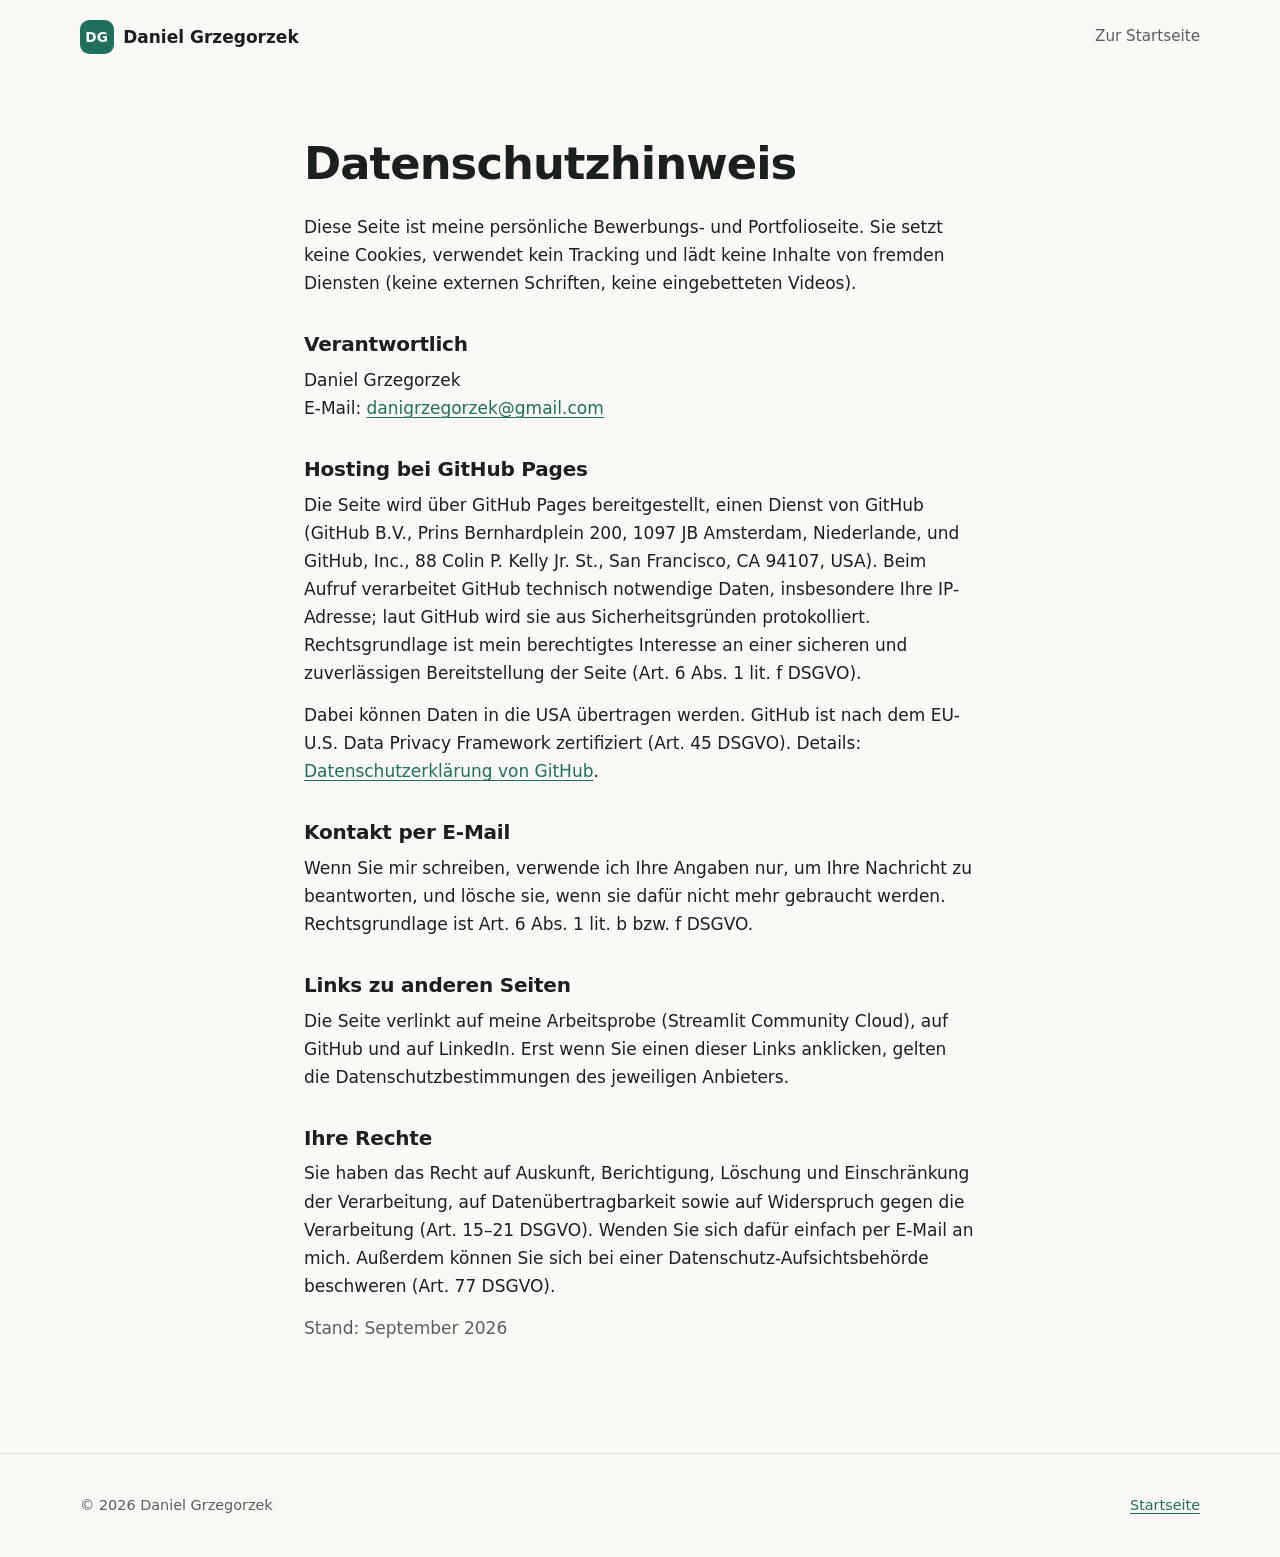
==== datenschutz.html @ 041ffeff "Add portfolio site: hero, recruiter focus switch, case study, AI workflow, about, contact Static HTM" ====
<!doctype html>
<html lang="de">
<head>
  <meta charset="utf-8">
  <meta name="viewport" content="width=device-width, initial-scale=1">
  <title>Datenschutz – Daniel Grzegorzek</title>
  <meta name="color-scheme" content="light dark">
  <link rel="icon" href="assets/favicon.svg" type="image/svg+xml">
  <link rel="stylesheet" href="assets/style.css">
</head>
<body>
  <header class="site-header">
    <div class="container">
      <a class="brand" href="./"><span class="brand-mark" aria-hidden="true">DG</span> Daniel Grzegorzek</a>
      <nav class="site-nav" aria-label="Seitenbereiche"><a href="./">Zur Startseite</a></nav>
    </div>
  </header>

  <main class="legal">
    <div class="container">
      <h1>Datenschutzhinweis</h1>
      <p>Diese Seite ist meine persönliche Bewerbungs- und Portfolioseite. Sie setzt keine Cookies, verwendet kein
        Tracking und lädt keine Inhalte von fremden Diensten (keine externen Schriften, keine eingebetteten Videos).</p>

      <h2>Verantwortlich</h2>
      <p>Daniel Grzegorzek<br>
        E-Mail: <a href="mailto:danigrzegorzek@gmail.com">danigrzegorzek@gmail.com</a></p>

      <h2>Hosting bei GitHub Pages</h2>
      <p>Die Seite wird über GitHub Pages bereitgestellt, einen Dienst von GitHub (GitHub B.V., Prins Bernhardplein 200,
        1097 JB Amsterdam, Niederlande, und GitHub, Inc., 88 Colin P. Kelly Jr. St., San Francisco, CA 94107, USA). Beim Aufruf verarbeitet GitHub technisch notwendige Daten, insbesondere Ihre IP-Adresse; laut
        GitHub wird sie aus Sicherheitsgründen protokolliert. Rechtsgrundlage ist mein berechtigtes Interesse an einer
        sicheren und zuverlässigen Bereitstellung der Seite (Art. 6 Abs. 1 lit. f DSGVO).</p>
      <p>Dabei können Daten in die USA übertragen werden. GitHub ist nach dem EU-U.S. Data Privacy Framework
        zertifiziert (Art. 45 DSGVO). Details:
        <a href="https://docs.github.com/de/site-policy/privacy-policies/github-general-privacy-statement" target="_blank" rel="noopener">Datenschutzerklärung von GitHub</a>.</p>

      <h2>Kontakt per E-Mail</h2>
      <p>Wenn Sie mir schreiben, verwende ich Ihre Angaben nur, um Ihre Nachricht zu beantworten, und lösche sie, wenn
        sie dafür nicht mehr gebraucht werden. Rechtsgrundlage ist Art. 6 Abs. 1 lit. b bzw. f DSGVO.</p>

      <h2>Links zu anderen Seiten</h2>
      <p>Die Seite verlinkt auf meine Arbeitsprobe (Streamlit Community Cloud), auf GitHub und auf LinkedIn. Erst wenn
        Sie einen dieser Links anklicken, gelten die Datenschutzbestimmungen des jeweiligen Anbieters.</p>

      <h2>Ihre Rechte</h2>
      <p>Sie haben das Recht auf Auskunft, Berichtigung, Löschung und Einschränkung der Verarbeitung, auf
        Datenübertragbarkeit sowie auf Widerspruch gegen die Verarbeitung (Art. 15–21 DSGVO). Wenden Sie sich dafür
        einfach per E-Mail an mich. Außerdem können Sie sich bei einer Datenschutz-Aufsichtsbehörde beschweren
        (Art. 77 DSGVO).</p>

      <p class="muted">Stand: September 2026</p>
    </div>
  </main>

  <footer class="site-footer">
    <div class="container">
      <p>© 2026 Daniel Grzegorzek</p>
      <nav aria-label="Rechtliches"><a href="./">Startseite</a></nav>
    </div>
  </footer>
</body>
</html>
---- assets/style.css ----
/* Portfolio Daniel Grzegorzek – ruhig, viel Weißraum, hell und dunkel, ohne externe Dienste.
   Farben als Variablen: Der Dunkelmodus folgt der Einstellung des Geräts. */

:root {
  --bg: #faf9f6;
  --surface: #ffffff;
  --text: #1b1f1d;
  --muted: #58605b;
  --line: #e3e1db;
  --accent: #1f6f5c;
  --accent-strong: #185a4a;
  --accent-soft: #e7f1ed;
  --on-accent: #ffffff;
  --shadow: 0 1px 2px rgba(20, 30, 25, 0.06), 0 8px 24px rgba(20, 30, 25, 0.06);
  --radius: 1rem;
  --wide: 70rem;
  --narrow: 42rem;
  color-scheme: light;
}

@media (prefers-color-scheme: dark) {
  :root {
    --bg: #111413;
    --surface: #181c1a;
    --text: #e8ebe9;
    --muted: #a4ada8;
    --line: #29302c;
    --accent: #6fc9ad;
    --accent-strong: #8ad6be;
    --accent-soft: #1b2b25;
    --on-accent: #0d1a15;
    --shadow: none;
    color-scheme: dark;
  }
}

*, *::before, *::after { box-sizing: border-box; }

html { -webkit-text-size-adjust: 100%; scroll-behavior: smooth; }
@media (prefers-reduced-motion: reduce) { html { scroll-behavior: auto; } }

body {
  margin: 0;
  background: var(--bg);
  color: var(--text);
  font-family: system-ui, -apple-system, "Segoe UI", Roboto, "Helvetica Neue", Arial, sans-serif;
  font-size: 1.0625rem;
  line-height: 1.65;
  text-rendering: optimizeLegibility;
}

img { max-width: 100%; height: auto; display: block; }
a { color: var(--accent); text-underline-offset: 0.18em; text-decoration-thickness: 1px; }
a:hover { color: var(--accent-strong); }
:focus-visible { outline: 2px solid var(--accent); outline-offset: 3px; border-radius: 0.25rem; }

h1, h2, h3 { line-height: 1.15; letter-spacing: -0.02em; margin: 0; font-weight: 700; }
h2 { font-size: clamp(1.75rem, 4vw, 2.4rem); }
h3 { font-size: 1.15rem; letter-spacing: -0.01em; }
p { margin: 0; }

.skip-link { position: absolute; left: -999px; top: 0.5rem; background: var(--surface); padding: 0.5rem 1rem; z-index: 10; }
.skip-link:focus { left: 1rem; }
.visually-hidden { position: absolute; width: 1px; height: 1px; overflow: hidden; clip: rect(0 0 0 0); white-space: nowrap; }

.container { width: min(100% - 2rem, var(--wide)); margin-inline: auto; }
.section { padding-block: clamp(4rem, 9vw, 7rem); }
.section + .section { border-top: 1px solid var(--line); }
.eyebrow {
  font-size: 0.8rem; font-weight: 700; letter-spacing: 0.08em; text-transform: uppercase;
  color: var(--accent); margin-bottom: 0.75rem;
}
.lead { font-size: clamp(1.1rem, 2.2vw, 1.3rem); color: var(--muted); max-width: var(--narrow); }
.section-head { margin-bottom: clamp(2rem, 5vw, 3rem); display: grid; gap: 1rem; }
.muted { color: var(--muted); }

/* ---------- Kopfzeile ---------- */
.site-header { padding-block: 1.25rem; }
.site-header .container { display: flex; align-items: center; justify-content: space-between; gap: 1rem; }
.brand { display: inline-flex; align-items: center; gap: 0.6rem; color: var(--text); text-decoration: none; font-weight: 700; }
.brand-mark {
  width: 2.1rem; height: 2.1rem; border-radius: 0.6rem; display: grid; place-items: center;
  background: var(--accent); color: var(--on-accent); font-size: 0.85rem; letter-spacing: 0.02em;
}
.site-nav { display: flex; gap: 1.5rem; font-size: 0.95rem; }
.site-nav a { color: var(--muted); text-decoration: none; }
.site-nav a:hover { color: var(--text); }
@media (max-width: 720px) { .site-nav a:not(:last-child) { display: none; } }

/* ---------- Knöpfe ---------- */
.actions { display: flex; flex-wrap: wrap; gap: 0.75rem; }
.button {
  display: inline-flex; align-items: center; gap: 0.5rem;
  padding: 0.7rem 1.15rem; border-radius: 999px;
  border: 1px solid var(--line); background: var(--surface); color: var(--text);
  font: inherit; font-size: 0.97rem; font-weight: 600; text-decoration: none; cursor: pointer;
  transition: border-color 0.15s, background-color 0.15s, transform 0.15s;
}
.button:hover { border-color: var(--accent); color: var(--text); }
.button.primary { background: var(--accent); border-color: var(--accent); color: var(--on-accent); }
.button.primary:hover { background: var(--accent-strong); border-color: var(--accent-strong); color: var(--on-accent); }
.button svg { width: 1.1em; height: 1.1em; flex-shrink: 0; }

/* ---------- Kopf: Foto, Name, ein Satz ---------- */
.hero { padding-block: clamp(2.5rem, 8vw, 6rem) clamp(3rem, 8vw, 6rem); }
.hero .container { display: grid; grid-template-columns: auto 1fr; gap: clamp(1.5rem, 5vw, 3.5rem); align-items: center; }
.portrait {
  width: clamp(8rem, 20vw, 13rem); aspect-ratio: 1; object-fit: cover;
  border-radius: 50%; box-shadow: var(--shadow); background: var(--accent-soft);
}
.hero h1 { font-size: clamp(2.5rem, 7vw, 4.2rem); letter-spacing: -0.035em; margin-bottom: 1rem; }
.hero .lead { margin-bottom: 2rem; color: var(--text); }
.hero .lead span { color: var(--muted); }
@media (max-width: 640px) {
  .hero .container { grid-template-columns: 1fr; }
}

/* ---------- Weiche für Recruiter ---------- */
.focus-switch { display: none; flex-wrap: wrap; align-items: center; gap: 0.75rem 1rem; margin-bottom: 2rem; }
.js .focus-switch { display: flex; }
.focus-switch-label { font-weight: 700; }
.segmented { display: flex; flex-wrap: wrap; gap: 0.5rem; }
.segmented button {
  font: inherit; font-size: 0.95rem; font-weight: 600; cursor: pointer;
  padding: 0.55rem 1rem; border-radius: 999px;
  border: 1px solid var(--line); background: var(--surface); color: var(--text);
}
.segmented button:hover { border-color: var(--accent); }
.segmented button[aria-pressed="true"] { background: var(--accent); border-color: var(--accent); color: var(--on-accent); }
.focus-hint { flex-basis: 100%; font-size: 0.92rem; color: var(--muted); min-height: 1.5em; }

/* Acht Highlights: 4 × 2 am Desktop, 2 × 4 am Tablet, eine Spalte am Handy – immer volle Reihen */
.highlights { display: grid; grid-template-columns: repeat(4, minmax(0, 1fr)); gap: 1rem; list-style: none; margin: 0; padding: 0; }
@media (max-width: 1100px) { .highlights { grid-template-columns: repeat(2, minmax(0, 1fr)); } }
@media (max-width: 600px) { .highlights { grid-template-columns: 1fr; } }
.card {
  background: var(--surface); border: 1px solid var(--line); border-radius: var(--radius);
  padding: 1.5rem; box-shadow: var(--shadow);
}
.highlight { display: flex; flex-direction: column; gap: 0.5rem; transition: border-color 0.2s, box-shadow 0.2s; }
.highlight .figure { font-size: 1.9rem; font-weight: 700; letter-spacing: -0.02em; color: var(--accent); line-height: 1.2; }
.highlight p { color: var(--muted); font-size: 0.97rem; }
.tags { display: flex; flex-wrap: wrap; gap: 0.35rem; margin-top: auto; padding-top: 0.5rem; list-style: none; padding-left: 0; }
.tags li { font-size: 0.75rem; font-weight: 600; padding: 0.15rem 0.55rem; border-radius: 999px; background: var(--accent-soft); color: var(--accent-strong); }
.highlight.is-match { border-color: var(--accent); box-shadow: 0 0 0 1px var(--accent), var(--shadow); }
.highlights:has(.is-match) .highlight:not(.is-match) { opacity: 0.72; }

/* ---------- Fallstudie ---------- */
.case-intro { display: grid; grid-template-columns: 1.3fr 1fr; gap: clamp(2rem, 6vw, 4rem); align-items: center; margin-bottom: clamp(3rem, 7vw, 5rem); }
.case-intro h2 { margin-bottom: 1rem; }
.case-intro .lead { margin-bottom: 1.75rem; }
.phone-shot {
  justify-self: center; width: min(100%, 17rem);
  border-radius: 2rem; padding: 0.45rem; background: #1b1f1d; box-shadow: var(--shadow);
  border: 1px solid var(--line); margin: 0;
}
.phone-shot img { border-radius: 1.6rem; }
@media (max-width: 800px) { .case-intro { grid-template-columns: 1fr; } }

.steps { list-style: none; margin: 0; padding: 0; display: grid; gap: clamp(2.5rem, 6vw, 3.5rem); }
.step { display: grid; grid-template-columns: 11rem 1fr; gap: 1rem 2.5rem; }
.step-label { font-weight: 700; color: var(--accent); display: flex; gap: 0.6rem; align-items: baseline; }
.step-label span { font-size: 0.8rem; color: var(--muted); font-variant-numeric: tabular-nums; }
.step-body { display: grid; gap: 1rem; max-width: 46rem; }
.step-body ul { margin: 0; padding-left: 1.2rem; display: grid; gap: 0.45rem; }
@media (max-width: 720px) { .step { grid-template-columns: 1fr; gap: 0.5rem; } }

.stats { display: grid; grid-template-columns: repeat(auto-fit, minmax(10rem, 1fr)); gap: 1rem; }
.stat { padding: 1.1rem 1.25rem; }
.stat strong { display: block; font-size: 1.6rem; letter-spacing: -0.02em; line-height: 1.2; }
.stat span { font-size: 0.9rem; color: var(--muted); }

.gallery { display: grid; grid-template-columns: repeat(2, minmax(0, 1fr)); gap: 1.5rem; margin-top: 3rem; }
.gallery figure { margin: 0; }
.gallery a { display: block; border-radius: 0.75rem; overflow: hidden; border: 1px solid var(--line); box-shadow: var(--shadow); }
.gallery img { transition: transform 0.3s; }
.gallery a:hover img { transform: scale(1.015); }
.gallery figcaption { font-size: 0.9rem; color: var(--muted); margin-top: 0.6rem; }
.gallery figure.is-match figcaption { color: var(--text); }
@media (max-width: 720px) { .gallery { grid-template-columns: 1fr; } }
@media (prefers-reduced-motion: reduce) { .gallery img, .highlight { transition: none; } }

.video-placeholder {
  margin: 3rem auto 0; max-width: 40rem; aspect-ratio: 16 / 9; border-radius: var(--radius);
  display: grid; place-items: center; text-align: center; padding: 1rem;
  background: var(--accent-soft); color: var(--accent-strong); border: 1px dashed var(--accent);
}
.video-placeholder strong { display: block; font-size: 1.2rem; }

/* ---------- Arbeitsweise mit KI ---------- */
.principles { display: grid; grid-template-columns: repeat(3, minmax(0, 1fr)); gap: 1rem; list-style: none; margin: 0; padding: 0; }
.principle { display: grid; gap: 0.75rem; align-content: start; }
.principle .number { font-size: 0.8rem; font-weight: 700; color: var(--accent); }
.principle p { color: var(--muted); font-size: 0.97rem; }
.principle .example { color: var(--text); border-top: 1px solid var(--line); padding-top: 0.75rem; }
.principle .example em { font-style: normal; font-weight: 600; }
@media (max-width: 900px) { .principles { grid-template-columns: 1fr; } }
.closing { margin-top: 2.5rem; max-width: var(--narrow); font-size: 1.1rem; }

/* ---------- Über mich ---------- */
.about { display: grid; grid-template-columns: 1fr 1fr; gap: clamp(2rem, 6vw, 4rem); align-items: start; }
.about-text { display: grid; gap: 1.5rem; }
.facts { margin: 0; display: grid; gap: 0; }
.facts div { display: grid; grid-template-columns: 9.5rem 1fr; gap: 1rem; padding-block: 0.8rem; border-top: 1px solid var(--line); }
.facts dt { color: var(--muted); font-size: 0.95rem; }
.facts dd { margin: 0; }
.about figure { margin: 0; }
.about figure img { border-radius: var(--radius); box-shadow: var(--shadow); aspect-ratio: 4 / 3; object-fit: cover; width: 100%; }
.about figcaption { font-size: 0.9rem; color: var(--muted); margin-top: 0.6rem; }
@media (max-width: 800px) {
  .about { grid-template-columns: 1fr; }
  .facts div { grid-template-columns: 1fr; gap: 0.1rem; }
}

/* ---------- Kontakt und Fußzeile ---------- */
.contact { text-align: center; }
.contact .lead { margin: 1rem auto 2rem; }
.contact .actions { justify-content: center; }
.site-footer { padding-block: 2.5rem; border-top: 1px solid var(--line); font-size: 0.9rem; color: var(--muted); }
.site-footer .container { display: flex; flex-wrap: wrap; justify-content: space-between; gap: 0.75rem 2rem; }
.site-footer nav { display: flex; gap: 1.25rem; }

/* ---------- Rechtstexte ---------- */
.legal { padding-block: clamp(2rem, 6vw, 4rem) clamp(4rem, 8vw, 6rem); }
.legal .container { max-width: var(--narrow); }
.legal h1 { font-size: clamp(2rem, 5vw, 2.8rem); margin-bottom: 1.5rem; }
.legal h2 { font-size: 1.25rem; margin: 2.25rem 0 0.6rem; letter-spacing: -0.01em; }
.legal p, .legal ul { margin: 0 0 0.9rem; }
.legal ul { padding-left: 1.2rem; }
.draft-note { padding: 1rem 1.25rem; border-radius: 0.75rem; background: var(--accent-soft); border: 1px dashed var(--accent); margin-bottom: 2rem; }
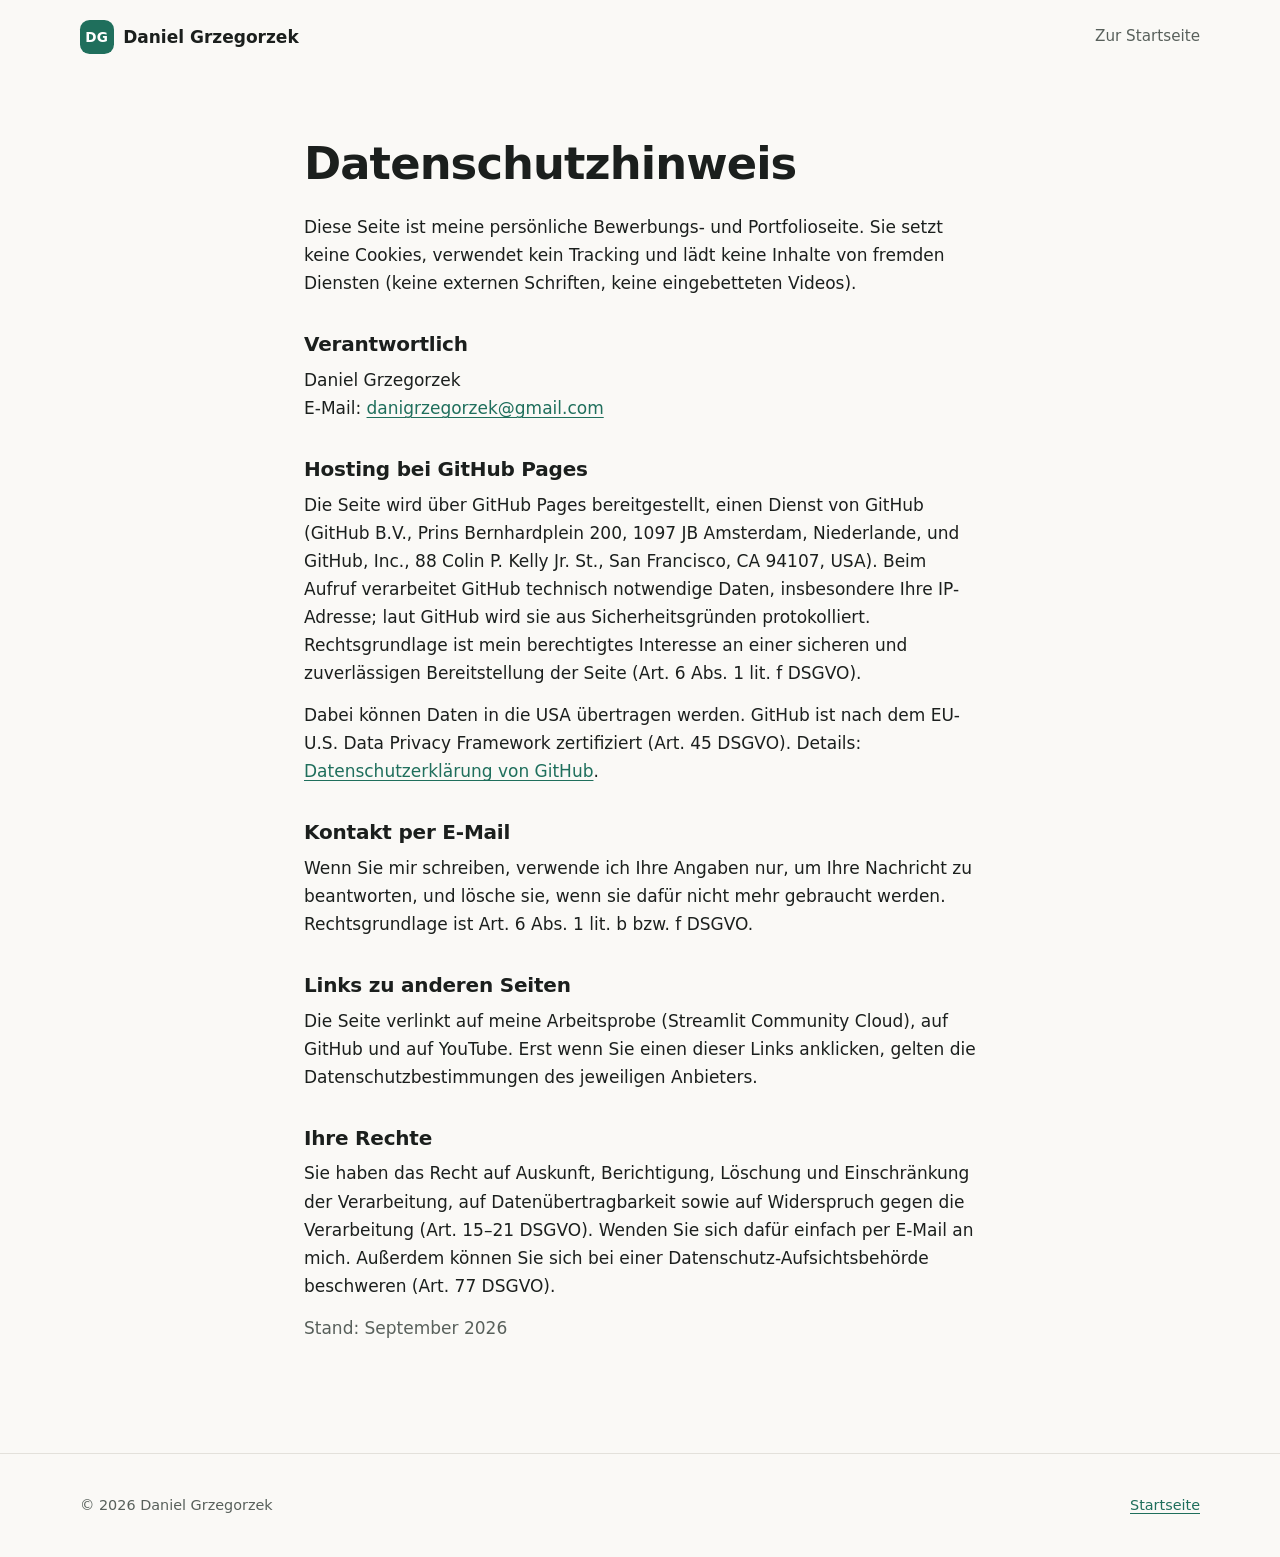
==== commit 72c5586f: "Make portfolio shorter and more personal Readable in about a minute: hero, skills, four projects (Br" ====
--- a/datenschutz.html
+++ b/datenschutz.html
@@ -40,7 +40,7 @@
         sie dafür nicht mehr gebraucht werden. Rechtsgrundlage ist Art. 6 Abs. 1 lit. b bzw. f DSGVO.</p>
 
       <h2>Links zu anderen Seiten</h2>
-      <p>Die Seite verlinkt auf meine Arbeitsprobe (Streamlit Community Cloud), auf GitHub und auf LinkedIn. Erst wenn
+      <p>Die Seite verlinkt auf meine Arbeitsprobe (Streamlit Community Cloud), auf GitHub und auf YouTube. Erst wenn
         Sie einen dieser Links anklicken, gelten die Datenschutzbestimmungen des jeweiligen Anbieters.</p>
 
       <h2>Ihre Rechte</h2>
--- a/assets/style.css
+++ b/assets/style.css
@@ -64,7 +64,7 @@
 .visually-hidden { position: absolute; width: 1px; height: 1px; overflow: hidden; clip: rect(0 0 0 0); white-space: nowrap; }
 
 .container { width: min(100% - 2rem, var(--wide)); margin-inline: auto; }
-.section { padding-block: clamp(4rem, 9vw, 7rem); }
+.section { padding-block: clamp(3rem, 7vw, 5rem); }
 .section + .section { border-top: 1px solid var(--line); }
 .eyebrow {
   font-size: 0.8rem; font-weight: 700; letter-spacing: 0.08em; text-transform: uppercase;
@@ -115,102 +115,59 @@
   .hero .container { grid-template-columns: 1fr; }
 }
 
-/* ---------- Weiche für Recruiter ---------- */
-.focus-switch { display: none; flex-wrap: wrap; align-items: center; gap: 0.75rem 1rem; margin-bottom: 2rem; }
-.js .focus-switch { display: flex; }
-.focus-switch-label { font-weight: 700; }
-.segmented { display: flex; flex-wrap: wrap; gap: 0.5rem; }
-.segmented button {
-  font: inherit; font-size: 0.95rem; font-weight: 600; cursor: pointer;
-  padding: 0.55rem 1rem; border-radius: 999px;
-  border: 1px solid var(--line); background: var(--surface); color: var(--text);
-}
-.segmented button:hover { border-color: var(--accent); }
-.segmented button[aria-pressed="true"] { background: var(--accent); border-color: var(--accent); color: var(--on-accent); }
-.focus-hint { flex-basis: 100%; font-size: 0.92rem; color: var(--muted); min-height: 1.5em; }
-
-/* Acht Highlights: 4 × 2 am Desktop, 2 × 4 am Tablet, eine Spalte am Handy – immer volle Reihen */
-.highlights { display: grid; grid-template-columns: repeat(4, minmax(0, 1fr)); gap: 1rem; list-style: none; margin: 0; padding: 0; }
-@media (max-width: 1100px) { .highlights { grid-template-columns: repeat(2, minmax(0, 1fr)); } }
-@media (max-width: 600px) { .highlights { grid-template-columns: 1fr; } }
 .card {
   background: var(--surface); border: 1px solid var(--line); border-radius: var(--radius);
   padding: 1.5rem; box-shadow: var(--shadow);
 }
-.highlight { display: flex; flex-direction: column; gap: 0.5rem; transition: border-color 0.2s, box-shadow 0.2s; }
-.highlight .figure { font-size: 1.9rem; font-weight: 700; letter-spacing: -0.02em; color: var(--accent); line-height: 1.2; }
-.highlight p { color: var(--muted); font-size: 0.97rem; }
 .tags { display: flex; flex-wrap: wrap; gap: 0.35rem; margin-top: auto; padding-top: 0.5rem; list-style: none; padding-left: 0; }
 .tags li { font-size: 0.75rem; font-weight: 600; padding: 0.15rem 0.55rem; border-radius: 999px; background: var(--accent-soft); color: var(--accent-strong); }
-.highlight.is-match { border-color: var(--accent); box-shadow: 0 0 0 1px var(--accent), var(--shadow); }
-.highlights:has(.is-match) .highlight:not(.is-match) { opacity: 0.72; }
 
-/* ---------- Fallstudie ---------- */
-.case-intro { display: grid; grid-template-columns: 1.3fr 1fr; gap: clamp(2rem, 6vw, 4rem); align-items: center; margin-bottom: clamp(3rem, 7vw, 5rem); }
-.case-intro h2 { margin-bottom: 1rem; }
-.case-intro .lead { margin-bottom: 1.75rem; }
-.phone-shot {
-  justify-self: center; width: min(100%, 17rem);
-  border-radius: 2rem; padding: 0.45rem; background: #1b1f1d; box-shadow: var(--shadow);
-  border: 1px solid var(--line); margin: 0;
+/* ---------- Skills: vier Karten, darunter Sprachen ---------- */
+.skills { display: grid; grid-template-columns: repeat(4, minmax(0, 1fr)); gap: 1rem; list-style: none; margin: 0; padding: 0; }
+@media (max-width: 1000px) { .skills { grid-template-columns: repeat(2, minmax(0, 1fr)); } }
+@media (max-width: 560px) { .skills { grid-template-columns: 1fr; } }
+.skill { display: grid; gap: 0.4rem; align-content: start; padding: 1.25rem 1.4rem; }
+.skill p { color: var(--muted); font-size: 0.97rem; }
+.languages { margin-top: 1.25rem; color: var(--muted); }
+.languages strong { color: var(--text); font-weight: 600; }
+
+/* ---------- Projekte: eine große Karte mit Screenshot, drei kleine ---------- */
+.project { display: flex; flex-direction: column; gap: 0.6rem; }
+.project > p:not(.project-meta), .project-text > p:not(.project-meta) { color: var(--muted); font-size: 0.97rem; }
+.project-meta { font-size: 0.88rem; font-weight: 600; color: var(--accent); margin-top: -0.25rem; }
+.project-link { display: inline-flex; align-items: center; gap: 0.35rem; font-weight: 600; font-size: 0.97rem; }
+.project-link svg { width: 1em; height: 1em; }
+
+.featured {
+  display: grid; grid-template-columns: 1.1fr 1fr; gap: clamp(1.5rem, 4vw, 3rem); align-items: center;
+  padding: clamp(1.5rem, 3vw, 2.25rem); margin-bottom: 1rem;
 }
-.phone-shot img { border-radius: 1.6rem; }
-@media (max-width: 800px) { .case-intro { grid-template-columns: 1fr; } }
+.featured h3 { font-size: 1.5rem; }
+.project-text { display: flex; flex-direction: column; gap: 0.75rem; }
+.project-text .tags { margin-top: 0; padding-top: 0; }
+.project-text .actions { margin-top: 0.5rem; }
+.project-shot { margin: 0; border-radius: 0.75rem; overflow: hidden; border: 1px solid var(--line); }
+.project-shot img { width: 100%; aspect-ratio: 4 / 3; object-fit: cover; object-position: top left; }
+@media (max-width: 800px) { .featured { grid-template-columns: 1fr; } }
 
-.steps { list-style: none; margin: 0; padding: 0; display: grid; gap: clamp(2.5rem, 6vw, 3.5rem); }
-.step { display: grid; grid-template-columns: 11rem 1fr; gap: 1rem 2.5rem; }
-.step-label { font-weight: 700; color: var(--accent); display: flex; gap: 0.6rem; align-items: baseline; }
-.step-label span { font-size: 0.8rem; color: var(--muted); font-variant-numeric: tabular-nums; }
-.step-body { display: grid; gap: 1rem; max-width: 46rem; }
-.step-body ul { margin: 0; padding-left: 1.2rem; display: grid; gap: 0.45rem; }
-@media (max-width: 720px) { .step { grid-template-columns: 1fr; gap: 0.5rem; } }
+.projects { display: grid; grid-template-columns: repeat(3, minmax(0, 1fr)); gap: 1rem; list-style: none; margin: 0; padding: 0; }
+@media (max-width: 900px) { .projects { grid-template-columns: 1fr; } }
 
-.stats { display: grid; grid-template-columns: repeat(auto-fit, minmax(10rem, 1fr)); gap: 1rem; }
-.stat { padding: 1.1rem 1.25rem; }
-.stat strong { display: block; font-size: 1.6rem; letter-spacing: -0.02em; line-height: 1.2; }
-.stat span { font-size: 0.9rem; color: var(--muted); }
-
-.gallery { display: grid; grid-template-columns: repeat(2, minmax(0, 1fr)); gap: 1.5rem; margin-top: 3rem; }
-.gallery figure { margin: 0; }
-.gallery a { display: block; border-radius: 0.75rem; overflow: hidden; border: 1px solid var(--line); box-shadow: var(--shadow); }
-.gallery img { transition: transform 0.3s; }
-.gallery a:hover img { transform: scale(1.015); }
-.gallery figcaption { font-size: 0.9rem; color: var(--muted); margin-top: 0.6rem; }
-.gallery figure.is-match figcaption { color: var(--text); }
-@media (max-width: 720px) { .gallery { grid-template-columns: 1fr; } }
-@media (prefers-reduced-motion: reduce) { .gallery img, .highlight { transition: none; } }
-
-.video-placeholder {
-  margin: 3rem auto 0; max-width: 40rem; aspect-ratio: 16 / 9; border-radius: var(--radius);
-  display: grid; place-items: center; text-align: center; padding: 1rem;
-  background: var(--accent-soft); color: var(--accent-strong); border: 1px dashed var(--accent);
-}
-.video-placeholder strong { display: block; font-size: 1.2rem; }
-
-/* ---------- Arbeitsweise mit KI ---------- */
+/* ---------- Arbeitsweise ---------- */
 .principles { display: grid; grid-template-columns: repeat(3, minmax(0, 1fr)); gap: 1rem; list-style: none; margin: 0; padding: 0; }
-.principle { display: grid; gap: 0.75rem; align-content: start; }
+.principle { display: grid; gap: 0.6rem; align-content: start; }
 .principle .number { font-size: 0.8rem; font-weight: 700; color: var(--accent); }
 .principle p { color: var(--muted); font-size: 0.97rem; }
-.principle .example { color: var(--text); border-top: 1px solid var(--line); padding-top: 0.75rem; }
-.principle .example em { font-style: normal; font-weight: 600; }
 @media (max-width: 900px) { .principles { grid-template-columns: 1fr; } }
-.closing { margin-top: 2.5rem; max-width: var(--narrow); font-size: 1.1rem; }
+.closing { margin-top: 2rem; max-width: var(--narrow); font-size: 1.05rem; }
 
 /* ---------- Über mich ---------- */
-.about { display: grid; grid-template-columns: 1fr 1fr; gap: clamp(2rem, 6vw, 4rem); align-items: start; }
-.about-text { display: grid; gap: 1.5rem; }
-.facts { margin: 0; display: grid; gap: 0; }
-.facts div { display: grid; grid-template-columns: 9.5rem 1fr; gap: 1rem; padding-block: 0.8rem; border-top: 1px solid var(--line); }
-.facts dt { color: var(--muted); font-size: 0.95rem; }
-.facts dd { margin: 0; }
+.about { display: grid; grid-template-columns: 1fr 1fr; gap: clamp(2rem, 6vw, 4rem); align-items: center; }
+.about-text { display: grid; gap: 1.25rem; }
 .about figure { margin: 0; }
 .about figure img { border-radius: var(--radius); box-shadow: var(--shadow); aspect-ratio: 4 / 3; object-fit: cover; width: 100%; }
 .about figcaption { font-size: 0.9rem; color: var(--muted); margin-top: 0.6rem; }
-@media (max-width: 800px) {
-  .about { grid-template-columns: 1fr; }
-  .facts div { grid-template-columns: 1fr; gap: 0.1rem; }
-}
+@media (max-width: 800px) { .about { grid-template-columns: 1fr; } }
 
 /* ---------- Kontakt und Fußzeile ---------- */
 .contact { text-align: center; }
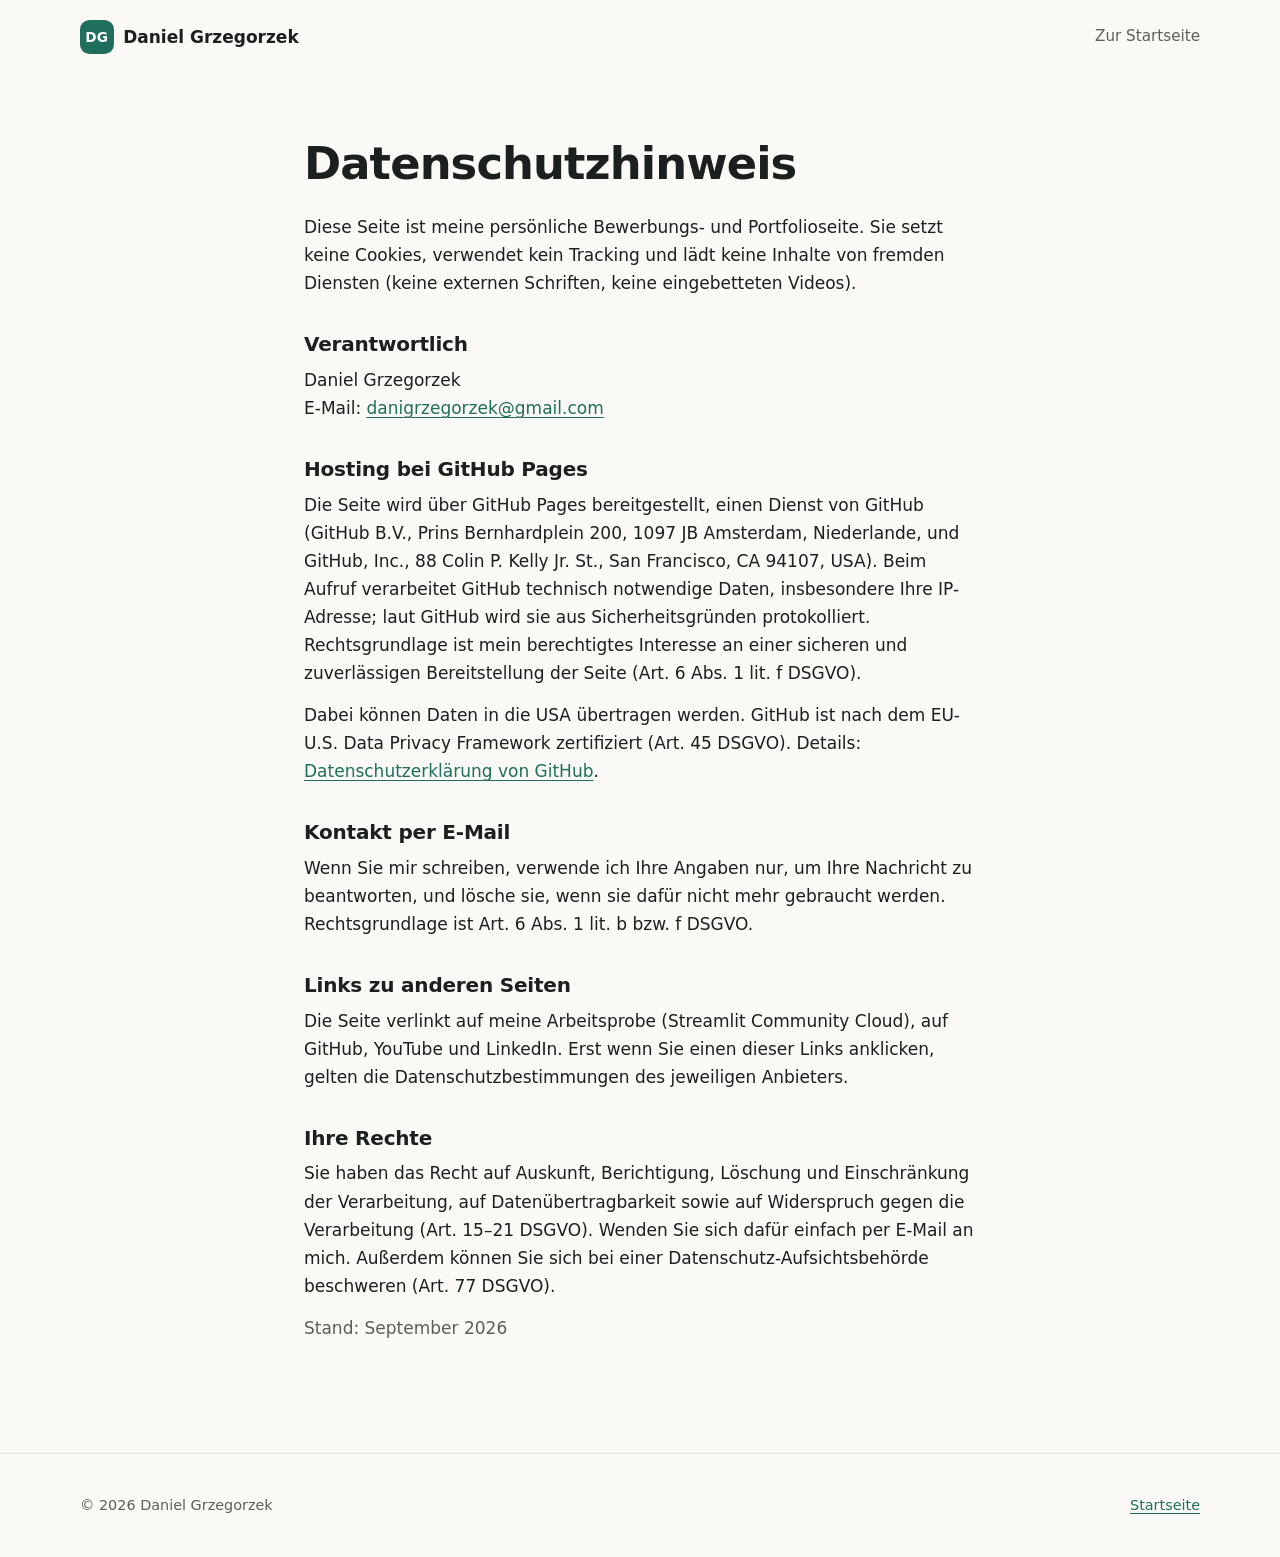
==== commit 26ea58c8: "Show LinkedIn profile link in header and contact Co-Authored-By: Claude Opus 5.5 <noreply@anthropic." ====
--- a/datenschutz.html
+++ b/datenschutz.html
@@ -40,7 +40,7 @@
         sie dafür nicht mehr gebraucht werden. Rechtsgrundlage ist Art. 6 Abs. 1 lit. b bzw. f DSGVO.</p>
 
       <h2>Links zu anderen Seiten</h2>
-      <p>Die Seite verlinkt auf meine Arbeitsprobe (Streamlit Community Cloud), auf GitHub und auf YouTube. Erst wenn
+      <p>Die Seite verlinkt auf meine Arbeitsprobe (Streamlit Community Cloud), auf GitHub, YouTube und LinkedIn. Erst wenn
         Sie einen dieser Links anklicken, gelten die Datenschutzbestimmungen des jeweiligen Anbieters.</p>
 
       <h2>Ihre Rechte</h2>
--- a/assets/style.css
+++ b/assets/style.css
@@ -146,8 +146,12 @@
 .project-text { display: flex; flex-direction: column; gap: 0.75rem; }
 .project-text .tags { margin-top: 0; padding-top: 0; }
 .project-text .actions { margin-top: 0.5rem; }
-.project-shot { margin: 0; border-radius: 0.75rem; overflow: hidden; border: 1px solid var(--line); }
-.project-shot img { width: 100%; aspect-ratio: 4 / 3; object-fit: cover; object-position: top left; }
+.project-video { margin: 0; }
+.project-video video {
+  display: block; width: 100%; height: auto; aspect-ratio: 16 / 9; background: #1b1f1d;
+  border-radius: 0.75rem; border: 1px solid var(--line);
+}
+.project-video figcaption { font-size: 0.88rem; color: var(--muted); margin-top: 0.5rem; }
 @media (max-width: 800px) { .featured { grid-template-columns: 1fr; } }
 
 .projects { display: grid; grid-template-columns: repeat(3, minmax(0, 1fr)); gap: 1rem; list-style: none; margin: 0; padding: 0; }
